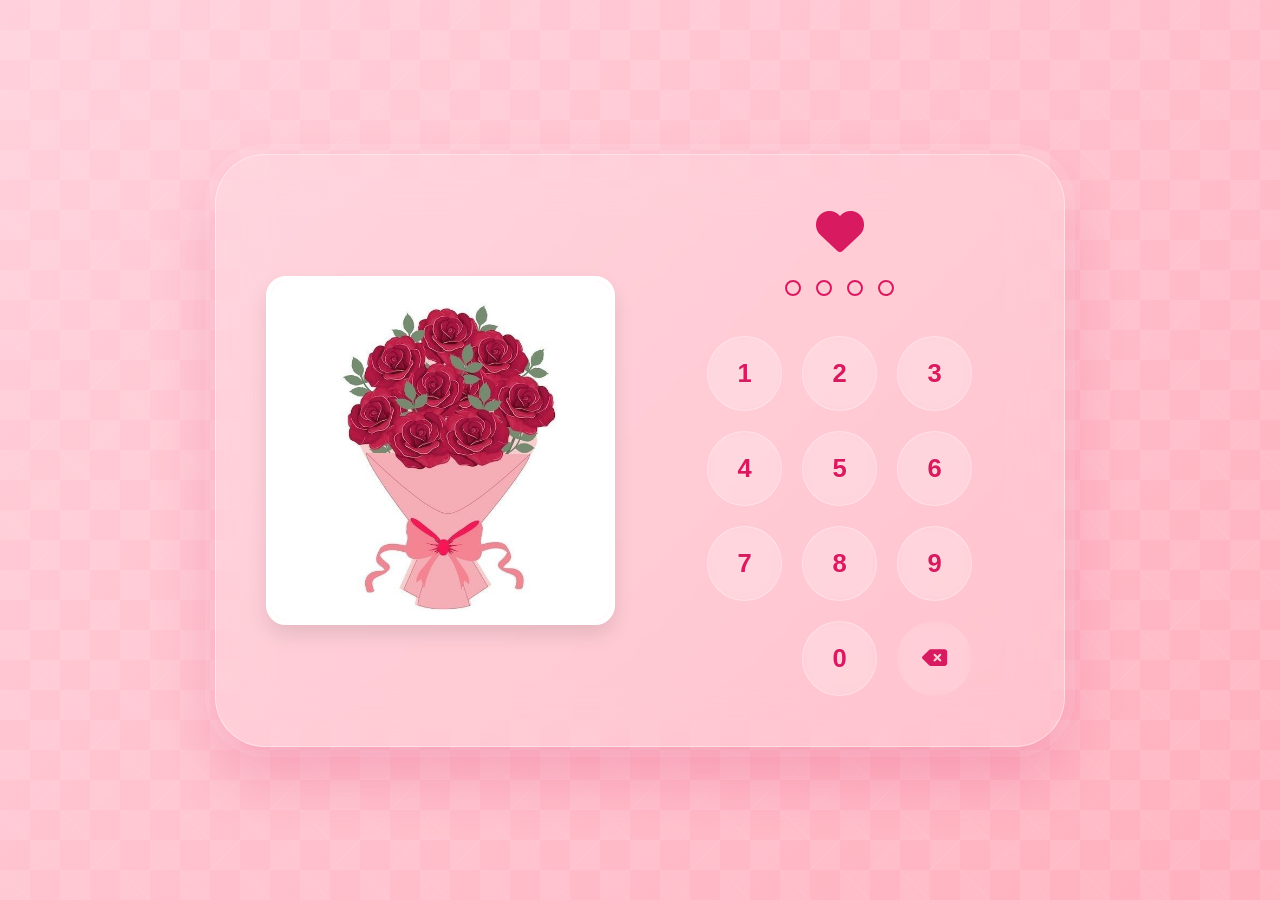
==== index.html @ 6a429ab9 "Add files via upload" ====
<!doctype html>
<html lang="en">

<head>
  <meta charset="UTF-8" />
  <meta name="viewport" content="width=device-width, initial-scale=1.0" />
  <title>Happy International Women's Day</title>
  <link rel="icon" type="image/png" href="https://i.postimg.cc/qvjz8QFW/Logo.png" />
  <link rel="preconnect" href="https://fonts.googleapis.com" />
  <link rel="preconnect" href="https://fonts.gstatic.com" crossorigin />
  <link
    href="https://fonts.googleapis.com/css2?family=Dancing+Script:wght@400..700&family=Playfair+Display:ital,wght@0,400..900;1,400..900&display=swap"
    rel="stylesheet" />
  <link rel="stylesheet" href="https://cdnjs.cloudflare.com/ajax/libs/font-awesome/6.5.1/css/all.min.css" />
  <link rel="stylesheet" href="style/style.css" />
</head>

<body>
  <div class="lock-screen" id="lock-screen">
    <div class="lock-content">
      <div class="lock-image">
        <img src="style/img/Anh Pass.jpg" alt="Pass Image">
      </div>
      <div class="lock-form">
        <div class="lock-icon">
          <i class="fa-solid fa-heart"></i>
        </div>
        <div class="pass-dots" id="pass-dots">
          <div class="dot"></div>
          <div class="dot"></div>
          <div class="dot"></div>
          <div class="dot"></div>
        </div>
        <div class="numpad">
          <button class="num-btn" data-value="1">1</button>
          <button class="num-btn" data-value="2">2</button>
          <button class="num-btn" data-value="3">3</button>
          <button class="num-btn" data-value="4">4</button>
          <button class="num-btn" data-value="5">5</button>
          <button class="num-btn" data-value="6">6</button>
          <button class="num-btn" data-value="7">7</button>
          <button class="num-btn" data-value="8">8</button>
          <button class="num-btn" data-value="9">9</button>
          <button class="num-btn blank"></button>
          <button class="num-btn" data-value="0">0</button>
          <button class="num-btn delete-btn"><i class="fa-solid fa-delete-left"></i></button>
        </div>
      </div>
    </div>
  </div>

  <div class="container main-content-hidden" id="main-content">
    <div class="menu">
      <button class="menu-item" id="btn-music">
        <span class="icon"><img src="style/img/asset/music.png" alt="Music" /></span>
        <span>Music</span>
      </button>
      <button class="menu-item" id="btn-letter">
        <span class="icon"><img src="style/img/asset/letter.png" alt="Letter" /></span>
        <span>Letter</span>
      </button>
      <button class="menu-item" id="btn-gift">
        <span class="icon"><img src="style/img/asset/gift.png" alt="Gift" /></span>
        <span>Gift</span>
      </button>
    </div>

  </div>

  <button class="reset-lock-btn" id="btn-reset-lock">
    <i class="fa-solid fa-lock"></i>
  </button>

  <div class="overlay" id="letter-overlay">
    <div class="letter-modal">
      <button class="close-btn" id="close-letter"><i class="fa-solid fa-xmark"></i></button>
      <div class="letter-content">
        <div class="letter-body" id="letter-body"></div>
      </div>
      <img src="https://i.pinimg.com/originals/4e/89/d3/4e89d3e4ec4b1f59b1664e880a875c65.gif" alt="Decoration"
        class="letter-gif" />
    </div>
  </div>

  <div class="overlay" id="music-overlay">
    <div class="music-modal">
      <button class="close-btn" id="close-music"><i class="fa-solid fa-xmark"></i></button>
      <div class="spotify-player">
        <div class="player-header">
          <img src="style/img/asset/music.png" alt="Spotify" class="spotify-logo" />
          <span>Music Player</span>
        </div>
        <div class="now-playing">
          <div class="song-info">
            <div class="album-art" id="album-art">
              <img src="" alt="Album Art" />
            </div>
            <div class="song-details">
              <h3 id="song-title">Select a song</h3>
              <p id="song-artist">Artist name</p>
            </div>
          </div>

          <div class="player-controls">
            <div class="progress-container">
              <span id="current-time">0:00</span>
              <div class="progress-bar" id="progress-bar">
                <div class="progress" id="progress"></div>
              </div>
              <span id="duration">0:00</span>
            </div>

            <div class="control-buttons">
              <button class="ctrl-btn" id="prev-btn"><i class="fa-solid fa-backward-step"></i></button>
              <button class="ctrl-btn play-pause" id="play-pause-btn">
                <i class="fa-solid fa-play"></i>
              </button>
              <button class="ctrl-btn" id="next-btn"><i class="fa-solid fa-forward-step"></i></button>
            </div>
          </div>
        </div>

        <div class="song-list" id="song-list"></div>
      </div>
    </div>
  </div>

  <div class="overlay" id="gift-overlay">
    <div class="gift-modal" id="gift-modal-element">
      <button class="close-btn" id="close-gift"><i class="fa-solid fa-xmark"></i></button>
      <button class="fullscreen-btn" id="fullscreen-gift"><i class="fa-solid fa-expand"></i></button>
      <iframe src="style/gift/gift.html" frameborder="0" class="gift-iframe"></iframe>
    </div>
  </div>

  <audio id="audio-player"></audio>
  <audio id="pop-sound" src="style/pop.mp3"></audio>

  <script src="style/script.js"></script>
</body>

</html>
---- style/style.css ----
* {
  margin: 0;
  padding: 0;
  box-sizing: border-box;
}

body {
  min-height: 100vh;
  display: flex;
  align-items: center;
  justify-content: center;
  font-family:
    "Outfit",
    "Inter",
    -apple-system,
    BlinkMacSystemFont,
    "Segoe UI",
    Roboto,
    sans-serif;
  background: linear-gradient(135deg, #ffd1dc 0%, #ffafbd 50%, #ffc3a0 100%);
  background-size: 400% 400%;
  animation: gradientBG 15s ease infinite;
  overflow-x: hidden;
  overflow-y: auto;
}

@keyframes gradientBG {
  0% {
    background-position: 0% 50%;
  }

  50% {
    background-position: 100% 50%;
  }

  100% {
    background-position: 0% 50%;
  }
}

.container {
  width: 90%;
  max-width: 800px;
  z-index: 10;
  position: relative;
}

h1 {
  color: #d81b60;
  font-size: 2.5rem;
  margin-bottom: 1rem;
  text-shadow: 2px 2px 4px rgba(0, 0, 0, 0.05);
}

p {
  color: #ad1457;
  font-size: 1.1rem;
  line-height: 1.6;
  margin-bottom: 2rem;
}

.menu {
  display: grid;
  grid-template-columns: repeat(2, 1fr);
  gap: 2.5rem;
  perspective: 1000px;
}

@media (max-width: 600px) {
  .menu {
    grid-template-columns: 1fr;
    gap: 1rem;
    padding-top: 2rem;
    padding-bottom: 2rem;
  }

  .menu-item {
    padding: 1rem 1rem;
    font-size: 1rem;
    border-radius: 1.5rem;
    animation: none !important;
    transform: none !important;
  }

  .menu-item .icon img {
    width: 40px;
    height: 40px;
  }
}

.menu-item {
  background: rgba(255, 255, 255, 0.3);
  backdrop-filter: blur(15px);
  -webkit-backdrop-filter: blur(15px);
  border: 2px solid rgba(255, 255, 255, 0.5);
  border-radius: 2rem;
  padding: 2.5rem 1.5rem;
  cursor: pointer;
  display: flex;
  flex-direction: column;
  align-items: center;
  gap: 1rem;
  transition: all 0.4s cubic-bezier(0.175, 0.885, 0.32, 1.275);
  color: #d81b60;
  font-weight: 700;
  font-size: 1.2rem;
  box-shadow: 0 8px 32px 0 rgba(255, 105, 180, 0.15);
  animation: float 6s ease-in-out infinite;
}

.menu-item:nth-child(even) {
  animation-delay: -3s;
}

.menu-item:hover {
  transform: scale(1.1) translateY(-5px);
  background: #fff;
  box-shadow: 0 10px 20px rgba(255, 105, 180, 0.3);
}

.menu-item .icon {
  font-size: 3.5rem;
  filter: drop-shadow(0 5px 10px rgba(255, 105, 180, 0.3));
  display: flex;
  align-items: center;
  justify-content: center;
}

.menu-item .icon img {
  width: 80px;
  height: 80px;
  object-fit: contain;
}

.menu-item:active {
  transform: scale(0.9) translateY(5px);
  box-shadow: 0 2px 10px 0 rgba(255, 105, 180, 0.2);
  background: rgba(255, 255, 255, 0.5);
  transition: all 0.1s ease;
}

@keyframes float {

  0%,
  100% {
    transform: translateY(0);
  }

  50% {
    transform: translateY(-20px);
  }
}

body::before {
  content: "";
  position: fixed;
  top: 0;
  left: 0;
  width: 100%;
  height: 100%;
  background-image:
    linear-gradient(45deg, rgba(255, 255, 255, 0.1) 25%, transparent 25%),
    linear-gradient(-45deg, rgba(255, 255, 255, 0.1) 25%, transparent 25%),
    linear-gradient(45deg, transparent 75%, rgba(255, 255, 255, 0.1) 75%),
    linear-gradient(-45deg, transparent 75%, rgba(255, 255, 255, 0.1) 75%);
  background-size: 60px 60px;
  background-position: 0 0, 0 30px, 30px -30px, -30px 0px;
  pointer-events: none;
  z-index: 1;
}

.heart {
  position: fixed;
  bottom: -50px;
  color: #ff69b4;
  font-size: 20px;
  user-select: none;
  pointer-events: none;
  z-index: -1;
  animation: flyUp linear forwards;
}

@keyframes flyUp {
  0% {
    transform: translateY(0) rotate(0deg);
    opacity: 1;
  }

  100% {
    transform: translateY(-110vh) rotate(360deg);
    opacity: 0;
  }
}

.overlay {
  position: fixed;
  top: 0;
  left: 0;
  width: 100%;
  height: 100%;
  background: rgba(0, 0, 0, 0.4);
  backdrop-filter: blur(8px);
  -webkit-backdrop-filter: blur(8px);
  display: flex;
  align-items: center;
  justify-content: center;
  z-index: 1000;
  opacity: 0;
  visibility: hidden;
  transition: all 0.5s cubic-bezier(0.4, 0, 0.2, 1);
}

.overlay.active {
  opacity: 1;
  visibility: visible;
}

.letter-modal {
  background: rgba(255, 255, 255, 0.7);
  backdrop-filter: blur(20px);
  -webkit-backdrop-filter: blur(20px);
  width: 90%;
  max-width: 500px;
  height: 650px;
  padding: 40px;
  position: relative;
  border-radius: 30px;
  border: 1px solid rgba(255, 255, 255, 0.4);
  box-shadow:
    0 25px 50px -12px rgba(216, 27, 96, 0.2),
    0 0 0 8px rgba(255, 255, 255, 0.4);
  transform: translateY(50px) scale(0.9);
  transition: all 0.6s cubic-bezier(0.34, 1.56, 0.64, 1);
  display: flex;
  flex-direction: column;
  overflow: hidden;
}

.letter-modal::after {
  content: "";
  position: absolute;
  top: 15px;
  left: 15px;
  right: 15px;
  bottom: 15px;
  border: 1px dashed rgba(216, 27, 96, 0.3);
  border-radius: 20px;
  pointer-events: none;
}

.overlay.active .letter-modal {
  transform: translateY(0) scale(1);
}

.close-btn {
  position: absolute;
  top: 15px;
  right: 15px;
  width: 40px;
  height: 40px;
  background: rgba(216, 27, 96, 0.8);
  color: white;
  border: none;
  border-radius: 50%;
  font-size: 20px;
  cursor: pointer;
  display: flex;
  align-items: center;
  justify-content: center;
  z-index: 100;
  transition: all 0.3s ease;
  backdrop-filter: blur(5px);
}

.close-btn:hover {
  background: #d81b60;
  transform: rotate(90deg) scale(1.1);
}

.letter-content {
  color: #444;
  display: flex;
  flex-direction: column;
  height: 100%;
  position: relative;
  z-index: 2;
}

.letter-body {
  font-family: "Dancing Script", cursive;
  font-size: 1.6rem;
  line-height: 2;
  color: #5d4037;
  overflow-y: auto;
  flex-grow: 1;
  padding: 10px 15px 10px 0;
  -ms-overflow-style: none;
  /* IE and Edge */
  scrollbar-width: none;
  /* Firefox */
}

.letter-body::-webkit-scrollbar {
  display: none;
  /* Chrome, Safari and Opera */
}

.letter-body p {
  margin-bottom: 25px;
  color: inherit;
  font-size: inherit;
  line-height: inherit;
}

.letter-gif {
  position: absolute;
  bottom: 20px;
  right: 20px;
  width: 120px;
  height: auto;
  pointer-events: none;
  z-index: 1;
  opacity: 0.6;
  filter: drop-shadow(0 5px 15px rgba(0, 0, 0, 0.1));
}

.letter-footer {
  text-align: right;
  margin-top: 30px;
  font-size: 1.8rem !important;
  font-weight: bold;
  color: #d81b60 !important;
}

@media (max-width: 480px) {
  .letter-modal {
    padding: 30px 20px;
  }

  .letter-body {
    font-size: 1.2rem;
  }
}

.music-modal {
  background: rgba(255, 255, 255, 0.7);
  backdrop-filter: blur(20px);
  -webkit-backdrop-filter: blur(20px);
  width: 90%;
  max-width: 450px;
  height: 650px;
  padding: 30px;
  border-radius: 30px;
  border: 1px solid rgba(255, 255, 255, 0.4);
  box-shadow:
    0 25px 50px -12px rgba(216, 27, 96, 0.2),
    0 0 0 8px rgba(255, 255, 255, 0.4);
  position: relative;
  color: #d81b60;
  transform: translateY(50px) scale(0.9);
  transition: all 0.6s cubic-bezier(0.34, 1.56, 0.64, 1);
  display: flex;
  flex-direction: column;
}

.overlay.active .music-modal {
  transform: translateY(0) scale(1);
}

.spotify-player {
  display: flex;
  flex-direction: column;
  gap: 20px;
  flex-grow: 1;
  overflow: hidden;
}

.player-header {
  display: flex;
  align-items: center;
  justify-content: center;
  gap: 12px;
  font-size: 1rem;
  letter-spacing: 1px;
  text-transform: uppercase;
  font-weight: 800;
  color: #ad1457;
  opacity: 0.8;
}

.spotify-logo {
  width: 28px;
  height: 28px;
  filter: drop-shadow(0 4px 6px rgba(216, 27, 96, 0.3));
}

.now-playing {
  display: flex;
  flex-direction: column;
  align-items: center;
  gap: 20px;
  padding-bottom: 10px;
}

.song-info {
  display: flex;
  flex-direction: column;
  align-items: center;
  gap: 15px;
  width: 100%;
}

.album-art {
  width: 200px;
  height: 200px;
  border-radius: 24px;
  overflow: hidden;
  box-shadow: 0 15px 35px rgba(216, 27, 96, 0.25);
  background: linear-gradient(135deg, #ffd1dc, #ff8aab);
  position: relative;
  transition: transform 0.5s ease;
}

.album-art:hover {
  transform: scale(1.05) rotate(2deg);
}

.album-art img {
  width: 100%;
  height: 100%;
  object-fit: cover;
}

.song-details {
  margin-top: 5px;
}

.song-details h3 {
  margin: 0;
  font-size: 1.4rem;
  color: #d81b60;
  font-weight: 800;
}

.song-details p {
  margin: 4px 0 0;
  font-size: 1rem;
  color: #ad1457;
  opacity: 0.7;
}

.player-controls {
  width: 100%;
  display: flex;
  flex-direction: column;
  gap: 15px;
}

.progress-container {
  display: flex;
  align-items: center;
  gap: 12px;
  font-size: 0.85rem;
  color: #ad1457;
  font-weight: 600;
}

.progress-bar {
  flex-grow: 1;
  height: 8px;
  background: rgba(216, 27, 96, 0.1);
  border-radius: 10px;
  cursor: pointer;
  position: relative;
  overflow: hidden;
}

.progress {
  height: 100%;
  background: linear-gradient(90deg, #ff8aab, #d81b60);
  border-radius: 10px;
  width: 0%;
  position: relative;
  transition: width 0.1s linear;
}

.control-buttons {
  display: flex;
  justify-content: center;
  align-items: center;
  gap: 25px;
}

.ctrl-btn {
  background: none;
  border: none;
  color: #ff8aab;
  font-size: 1.8rem;
  cursor: pointer;
  transition: all 0.3s ease;
  display: flex;
  align-items: center;
  justify-content: center;
}

.ctrl-btn:hover {
  color: #d81b60;
  transform: scale(1.2);
}

.ctrl-btn.play-pause {
  width: 65px;
  height: 65px;
  background: linear-gradient(135deg, #d81b60, #ad1457);
  color: white;
  border-radius: 50%;
  font-size: 1.4rem;
  display: flex;
  align-items: center;
  justify-content: center;
  box-shadow: 0 8px 20px rgba(216, 27, 96, 0.4);
}

.ctrl-btn.play-pause:hover {
  transform: scale(1.1) translateY(-2px);
  box-shadow: 0 12px 25px rgba(216, 27, 96, 0.5);
}

.song-list {
  margin-top: 10px;
  flex: 1;
  overflow-y: auto;
  display: flex;
  flex-direction: column;
  gap: 8px;
  padding-right: 8px;
  scrollbar-width: thin;
  scrollbar-color: rgba(216, 27, 96, 0.2) transparent;
}

.song-list::-webkit-scrollbar {
  width: 4px;
}

.song-list::-webkit-scrollbar-thumb {
  background: rgba(216, 27, 96, 0.2);
  border-radius: 10px;
}

.song-item {
  display: flex;
  align-items: center;
  gap: 15px;
  padding: 12px;
  border-radius: 16px;
  cursor: pointer;
  transition: all 0.3s ease;
  background: rgba(255, 255, 255, 0.3);
  border: 1px solid transparent;
}

.song-item:hover {
  background: rgba(255, 255, 255, 0.6);
  transform: translateX(5px);
  border-color: rgba(216, 27, 96, 0.1);
}

.song-item.active {
  background: rgba(216, 27, 96, 0.1);
  border-color: rgba(216, 27, 96, 0.2);
}

.song-item img {
  width: 50px;
  height: 50px;
  border-radius: 12px;
  object-fit: cover;
  box-shadow: 0 4px 10px rgba(0, 0, 0, 0.05);
}

.song-item-info {
  display: flex;
  flex-direction: column;
  flex: 1;
  overflow: hidden;
}

.song-item-title {
  font-size: 1rem;
  font-weight: 700;
  color: #d81b60;
  white-space: nowrap;
  overflow: hidden;
  text-overflow: ellipsis;
}

.song-item-artist {
  font-size: 0.85rem;
  color: #ad1457;
  opacity: 0.7;
}



.gift-modal {
  background: rgba(255, 255, 255, 0.7);
  backdrop-filter: blur(20px);
  -webkit-backdrop-filter: blur(20px);
  width: 95%;
  max-width: 900px;
  height: 85vh;
  position: relative;
  border-radius: 30px;
  border: 1px solid rgba(255, 255, 255, 0.4);
  box-shadow:
    0 25px 50px -12px rgba(216, 27, 96, 0.3),
    0 0 0 8px rgba(255, 255, 255, 0.4);
  transform: translateY(50px) scale(0.9);
  transition: all 0.6s cubic-bezier(0.34, 1.56, 0.64, 1);
  overflow: hidden;
}

.overlay.active .gift-modal {
  transform: translateY(0) scale(1);
}

.gift-iframe {
  width: 100%;
  height: 100%;
  border: none;
}

.gift-modal .close-btn {
  top: 15px !important;
  right: 15px !important;
  z-index: 100 !important;
}

.gift-modal .fullscreen-btn {
  position: absolute;
  top: 15px;
  right: 65px;
  width: 40px;
  height: 40px;
  background: #d81b60;
  color: white;
  border: none;
  border-radius: 50%;
  font-size: 18px;
  cursor: pointer;
  box-shadow: 0 4px 12px rgba(216, 27, 96, 0.3);
  display: flex;
  align-items: center;
  justify-content: center;
  z-index: 100;
  transition: all 0.3s ease;
}

.gift-modal .fullscreen-btn:hover {
  transform: scale(1.1);
}

.gift-modal:fullscreen {
  width: 100vw;
  height: 100vh;
  max-width: none;
  border-radius: 0;
  box-shadow: none;
  border: none;
}

.gift-modal:fullscreen .close-btn {
  display: none;
}

@media (max-width: 600px) {
  .gift-modal {
    height: 80vh;
  }
}

/* Lock Screen Styles */
.lock-screen {
  position: fixed;
  top: 0;
  left: 0;
  width: 100%;
  height: 100%;
  background: linear-gradient(135deg, #ffd1dc 0%, #ffafbd 100%);
  display: flex;
  align-items: center;
  justify-content: center;
  z-index: 5000;
  transition: transform 0.8s cubic-bezier(0.8, 0, 0.2, 1), opacity 0.5s ease;
}

.lock-screen::before {
  content: "";
  position: absolute;
  top: 0;
  left: 0;
  width: 100%;
  height: 100%;
  background-image:
    linear-gradient(45deg, rgba(255, 255, 255, 0.1) 25%, transparent 25%),
    linear-gradient(-45deg, rgba(255, 255, 255, 0.1) 25%, transparent 25%),
    linear-gradient(45deg, transparent 75%, rgba(255, 255, 255, 0.1) 75%),
    linear-gradient(-45deg, transparent 75%, rgba(255, 255, 255, 0.1) 75%);
  background-size: 60px 60px;
  background-position: 0 0, 0 30px, 30px -30px, -30px 0px;
  pointer-events: none;
}

.lock-screen.unlocked {
  transform: translateY(-100%);
  opacity: 0;
  pointer-events: none;
}

.lock-content {
  background: rgba(255, 255, 255, 0.15);
  backdrop-filter: blur(25px);
  -webkit-backdrop-filter: blur(25px);
  border: 1px solid rgba(255, 255, 255, 0.4);
  padding: 50px;
  border-radius: 50px;
  text-align: center;
  box-shadow:
    0 30px 60px rgba(216, 27, 96, 0.2),
    0 0 0 10px rgba(255, 255, 255, 0.1);
  width: 90%;
  max-width: 850px;
  animation: fadeIn 1s ease;
  display: flex;
  align-items: center;
  gap: 50px;
  position: relative;
  z-index: 10;
}

.lock-image {
  flex: 1;
  max-width: 350px;
  display: flex;
  align-items: center;
  justify-content: center;
  user-select: none;
  cursor: none;
}

.lock-image img {
  width: 100%;
  height: auto;
  border-radius: 20px;
  box-shadow: 0 10px 20px rgba(0, 0, 0, 0.1);
  border: 5px solid white;
}

.lock-form {
  flex: 1;
  display: flex;
  flex-direction: column;
  align-items: center;
}

.lock-icon {
  font-size: 3rem;
  color: #d81b60;
  margin-bottom: 20px;
  animation: heartbeat 1.5s ease infinite;
}

@keyframes heartbeat {
  0% {
    transform: scale(1);
  }

  15% {
    transform: scale(1.15);
  }

  30% {
    transform: scale(1);
  }

  45% {
    transform: scale(1.15);
  }

  60% {
    transform: scale(1);
  }
}



.pass-dots {
  display: flex;
  justify-content: center;
  gap: 15px;
  margin-bottom: 40px;
}

.dot {
  width: 16px;
  height: 16px;
  border: 2px solid #d81b60;
  border-radius: 50%;
  transition: all 0.3s cubic-bezier(0.175, 0.885, 0.32, 1.275);
}

.dot.active {
  background: #d81b60;
  transform: scale(1.2);
  box-shadow: 0 0 10px rgba(216, 27, 96, 0.5);
}

.numpad {
  display: grid;
  grid-template-columns: repeat(3, 1fr);
  gap: 20px;
}

.num-btn {
  width: 75px;
  height: 75px;
  border-radius: 50%;
  border: 1px solid rgba(255, 255, 255, 0.3);
  background: rgba(255, 255, 255, 0.1);
  color: #d81b60;
  font-size: 1.6rem;
  font-weight: 700;
  cursor: pointer;
  transition: all 0.3s cubic-bezier(0.175, 0.885, 0.32, 1.275);
  display: flex;
  align-items: center;
  justify-content: center;
  backdrop-filter: blur(5px);
}

.num-btn:hover {
  background: rgba(255, 255, 255, 0.4);
  transform: scale(1.1);
  border-color: rgba(255, 255, 255, 0.6);
  box-shadow: 0 10px 20px rgba(216, 27, 96, 0.1);
}

.num-btn:active {
  transform: scale(0.9);
  background: #d81b60;
  color: white;
}

.num-btn.blank {
  visibility: hidden;
}

.num-btn.delete-btn {
  font-size: 1.4rem;
  border: none;
  background: transparent;
}

.num-btn.delete-btn:hover {
  background: rgba(255, 255, 255, 0.2);
}

/* Shake Animation */
.shake {
  animation: shake 0.5s cubic-bezier(.36, .07, .19, .97) both;
}

@keyframes shake {

  10%,
  90% {
    transform: translate3d(-1px, 0, 0);
  }

  20%,
  80% {
    transform: translate3d(2px, 0, 0);
  }

  30%,
  50%,
  70% {
    transform: translate3d(-4px, 0, 0);
  }

  40%,
  60% {
    transform: translate3d(4px, 0, 0);
  }
}

.main-content-hidden {
  filter: blur(20px);
  opacity: 0.3;
  transition: all 1s ease;
}

.main-content-visible {
  filter: blur(0);
  opacity: 1;
}

@keyframes fadeIn {
  from {
    opacity: 0;
    transform: translateY(20px);
  }

  to {
    opacity: 1;
    transform: translateY(0);
  }
}

@media (max-width: 768px) {
  .lock-content {
    flex-direction: column;
    padding: 20px 15px;
    max-width: 320px;
    /* Nhỏ hơn cho điện thoại */
    gap: 15px;
    border-radius: 30px;
  }

  .lock-image {
    max-width: 140px;
    /* Ảnh nhỏ hơn */
  }

  .lock-image img {
    border-width: 3px;
  }

  .lock-icon {
    font-size: 2rem;
    margin-bottom: 10px;
  }

  .pass-dots {
    margin-bottom: 25px;
    gap: 10px;
  }

  .dot {
    width: 12px;
    height: 12px;
  }

  .num-btn {
    width: 55px;
    /* Nút bấm nhỏ lại */
    height: 55px;
    font-size: 1.2rem;
  }

  .numpad {
    gap: 12px;
  }

  .reset-lock-btn {
    bottom: 15px;
    right: 15px;
    width: 45px;
    height: 45px;
  }
}

.reset-lock-btn {
  position: fixed;
  bottom: 20px;
  right: 20px;
  background: rgba(255, 255, 255, 0.3);
  backdrop-filter: blur(10px);
  -webkit-backdrop-filter: blur(10px);
  border: 2px solid rgba(255, 255, 255, 0.5);
  width: 50px;
  height: 50px;
  border-radius: 50%;
  color: #d81b60;
  font-size: 1.2rem;
  cursor: pointer;
  display: flex;
  align-items: center;
  justify-content: center;
  box-shadow: 0 4px 15px rgba(216, 27, 96, 0.2);
  transition: all 0.3s cubic-bezier(0.175, 0.885, 0.32, 1.275);
  z-index: 100;
  display: none;
  /* Ẩn mặc định */
}

/* Hiển thị nút khi đã mở khóa */
.main-content-visible~.reset-lock-btn {
  display: flex;
}

.reset-lock-btn:hover {
  transform: scale(1.1) rotate(10deg);
  background: white;
  box-shadow: 0 8px 25px rgba(216, 27, 96, 0.3);
}

.reset-lock-btn:active {
  transform: scale(0.9);
}

@media (max-width: 768px) {
  .reset-lock-btn {
    bottom: 15px;
    right: 15px;
    width: 45px;
    height: 45px;
  }
}
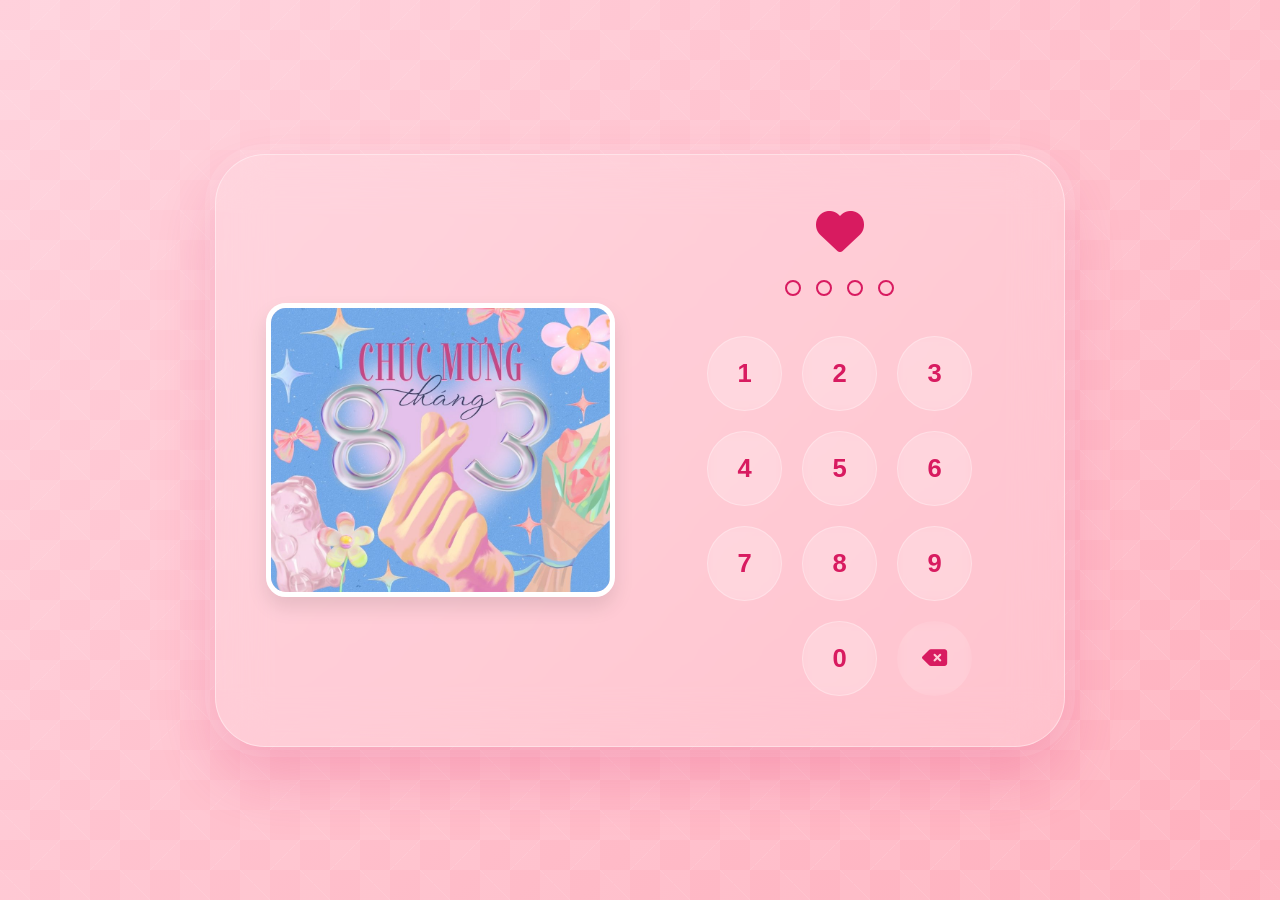
==== commit 5beeaffc: "Add files via upload" ====
--- a/index.html
+++ b/index.html
@@ -59,6 +59,10 @@
         <span class="icon"><img src="style/img/asset/letter.png" alt="Letter" /></span>
         <span>Letter</span>
       </button>
+      <!-- <button class="menu-item" id="btn-image">
+        <span class="icon"><img src="style/img/asset/image.png" alt="Image" /></span>
+        <span>Image</span>
+      </button> -->
       <button class="menu-item" id="btn-gift">
         <span class="icon"><img src="style/img/asset/gift.png" alt="Gift" /></span>
         <span>Gift</span>
@@ -125,6 +129,38 @@
     </div>
   </div>
 
+  <!-- <div class="overlay" id="image-overlay">
+    <div class="image-modal">
+      <button class="close-btn" id="close-image"><i class="fa-solid fa-xmark"></i></button>
+      <div class="gallery-container">
+        <div class="gallery-row row-top" id="gallery-top"></div>
+        <div class="gallery-row row-bottom" id="gallery-bottom"></div>
+      </div>
+      <div class="gallery-gif-wrapper top">
+        <img src="https://i.pinimg.com/originals/3f/4e/d3/3f4ed3cb1539cb42dc93b78020a3ef55.gif" alt="Decoration"
+          class="gallery-gif" />
+        <div class="flying-text text-right">
+          HAPPY INTERNATIONAL WOMEN'S DAY
+        </div>
+      </div>
+
+      <div class="gallery-gif-wrapper bottom">
+        <div class="flying-text text-left">
+          HAPPY INTERNATIONAL WOMEN'S DAY
+        </div>
+        <img src="https://i.pinimg.com/originals/0f/f7/ac/0ff7acbadeffd1e41be9811d67e1697e.gif" alt="Decoration"
+          class="gallery-gif" />
+      </div>
+    </div>
+  </div> -->
+
+  <div class="overlay" id="lightbox-overlay" style="z-index: 2000">
+    <div class="lightbox-content">
+      <button class="close-btn" id="close-lightbox"><i class="fa-solid fa-xmark"></i></button>
+      <img src="" alt="Full View" id="lightbox-img" />
+    </div>
+  </div>
+
   <div class="overlay" id="gift-overlay">
     <div class="gift-modal" id="gift-modal-element">
       <button class="close-btn" id="close-gift"><i class="fa-solid fa-xmark"></i></button>
@@ -139,4 +175,4 @@
   <script src="style/script.js"></script>
 </body>
 
-</html>+</html>
--- a/style/style.css
+++ b/style/style.css
@@ -325,7 +325,7 @@
 }
 
 .letter-footer {
-  text-align: right;
+  text-align: left;
   margin-top: 30px;
   font-size: 1.8rem !important;
   font-weight: bold;
@@ -600,7 +600,239 @@
   opacity: 0.7;
 }
 
-
+/* .image-modal {
+  background: rgba(255, 255, 255, 0.7);
+  backdrop-filter: blur(20px);
+  -webkit-backdrop-filter: blur(20px);
+  width: 90%;
+  max-width: 600px;
+  height: 650px;
+  padding: 40px 20px;
+  position: relative;
+  border-radius: 30px;
+  border: 1px solid rgba(255, 255, 255, 0.4);
+  box-shadow:
+    0 25px 50px -12px rgba(216, 27, 96, 0.2),
+    0 0 0 8px rgba(255, 255, 255, 0.4);
+  transform: translateY(50px) scale(0.9);
+  transition: all 0.6s cubic-bezier(0.34, 1.56, 0.64, 1);
+  display: flex;
+  flex-direction: column;
+  justify-content: center;
+} */
+
+/* .overlay.active .image-modal {
+  transform: translateY(0) scale(1);
+} */
+
+/* .gallery-container {
+  display: flex;
+  flex-direction: column;
+  gap: 30px;
+  width: 100%;
+  overflow: hidden;
+  cursor: grab;
+}
+
+.gallery-container:active {
+  cursor: grabbing;
+}
+
+.gallery-row {
+  display: flex;
+  width: max-content;
+  pointer-events: auto;
+}
+
+.gallery-row img {
+  height: 200px;
+  width: 150px;
+  object-fit: cover;
+  border-radius: 16px;
+  box-shadow: 0 10px 20px rgba(0, 0, 0, 0.1);
+  border: 4px solid white;
+  transition: all 0.4s cubic-bezier(0.175, 0.885, 0.32, 1.275);
+  cursor: pointer;
+  margin-right: 20px;
+}
+
+.gallery-row img:hover {
+  transform: scale(1.1) translateY(-10px) rotate(2deg);
+  box-shadow: 0 15px 30px rgba(216, 27, 96, 0.2);
+  z-index: 10;
+}
+
+.row-top {
+  animation: scroll-left 30s linear infinite;
+}
+
+.row-bottom {
+  animation: scroll-right 30s linear infinite;
+}
+
+@keyframes scroll-left {
+  0% {
+    transform: translateX(0);
+  }
+
+  100% {
+    transform: translateX(-50%);
+  }
+}
+
+@keyframes scroll-right {
+  0% {
+    transform: translateX(-50%);
+  }
+
+  100% {
+    transform: translateX(0);
+  }
+}
+
+.lightbox-content {
+  position: relative;
+  max-width: 90%;
+  max-height: 90%;
+  display: flex;
+  align-items: center;
+  justify-content: center;
+} */
+
+/* #lightbox-img {
+  max-width: 100%;
+  max-height: 85vh;
+  border-radius: 8px;
+  box-shadow: 0 5px 30px rgba(0, 0, 0, 0.5);
+  border: 5px solid white;
+} */
+
+/* @media (max-width: 480px) {
+  .image-modal {
+    height: 500px;
+  }
+
+  .gallery-row img {
+    height: 140px;
+    width: 110px;
+  }
+
+  .gallery-gif-wrapper.top {
+    top: 5px;
+    left: 5px;
+  }
+
+  .gallery-gif-wrapper.bottom {
+    bottom: 5px;
+    right: 5px;
+  }
+
+  .gallery-gif {
+    width: 40px !important;
+  }
+
+  .gallery-gif-wrapper.bottom .gallery-gif {
+    width: 100px !important;
+  }
+
+  .gallery-gif-wrapper.top .gallery-gif {
+    width: 100px !important;
+  }
+
+  .flying-text {
+    font-size: 0.8rem !important;
+  }
+}
+
+.gallery-gif-wrapper {
+  position: absolute;
+  display: flex;
+  align-items: center;
+  gap: 15px;
+  pointer-events: none;
+  z-index: 10;
+  max-width: calc(100% - 20px);
+  overflow: hidden;
+}
+
+.gallery-gif-wrapper.top {
+  top: 10px;
+  left: 10px;
+  flex-direction: row;
+}
+
+.gallery-gif-wrapper.bottom {
+  bottom: 10px;
+  right: 10px;
+  flex-direction: row;
+}
+
+.gallery-gif {
+  width: 80px;
+  height: auto;
+  opacity: 0.9;
+  z-index: 11;
+}
+
+.gallery-gif-wrapper.bottom .gallery-gif {
+  width: 100px;
+}
+
+.flying-text {
+  font-size: 1.2rem;
+  font-weight: bold;
+  color: #ff1493;
+  text-shadow: 1px 1px 2px rgba(255, 255, 255, 0.8);
+  white-space: nowrap;
+}
+
+.text-right {
+  animation: run-right 8s linear infinite;
+}
+
+.text-left {
+  animation: run-left 8s linear infinite;
+}
+
+@keyframes run-right {
+  0% {
+    transform: translateX(-100%);
+    opacity: 0;
+  }
+
+  10% {
+    opacity: 1;
+  }
+
+  90% {
+    opacity: 1;
+  }
+
+  100% {
+    transform: translateX(100%);
+    opacity: 0;
+  }
+}
+
+@keyframes run-left {
+  0% {
+    transform: translateX(100%);
+    opacity: 0;
+  }
+
+  10% {
+    opacity: 1;
+  }
+
+  90% {
+    opacity: 1;
+  }
+
+  100% {
+    transform: translateX(-100%);
+    opacity: 0;
+  }
+} */
 
 .gift-modal {
   background: rgba(255, 255, 255, 0.7);
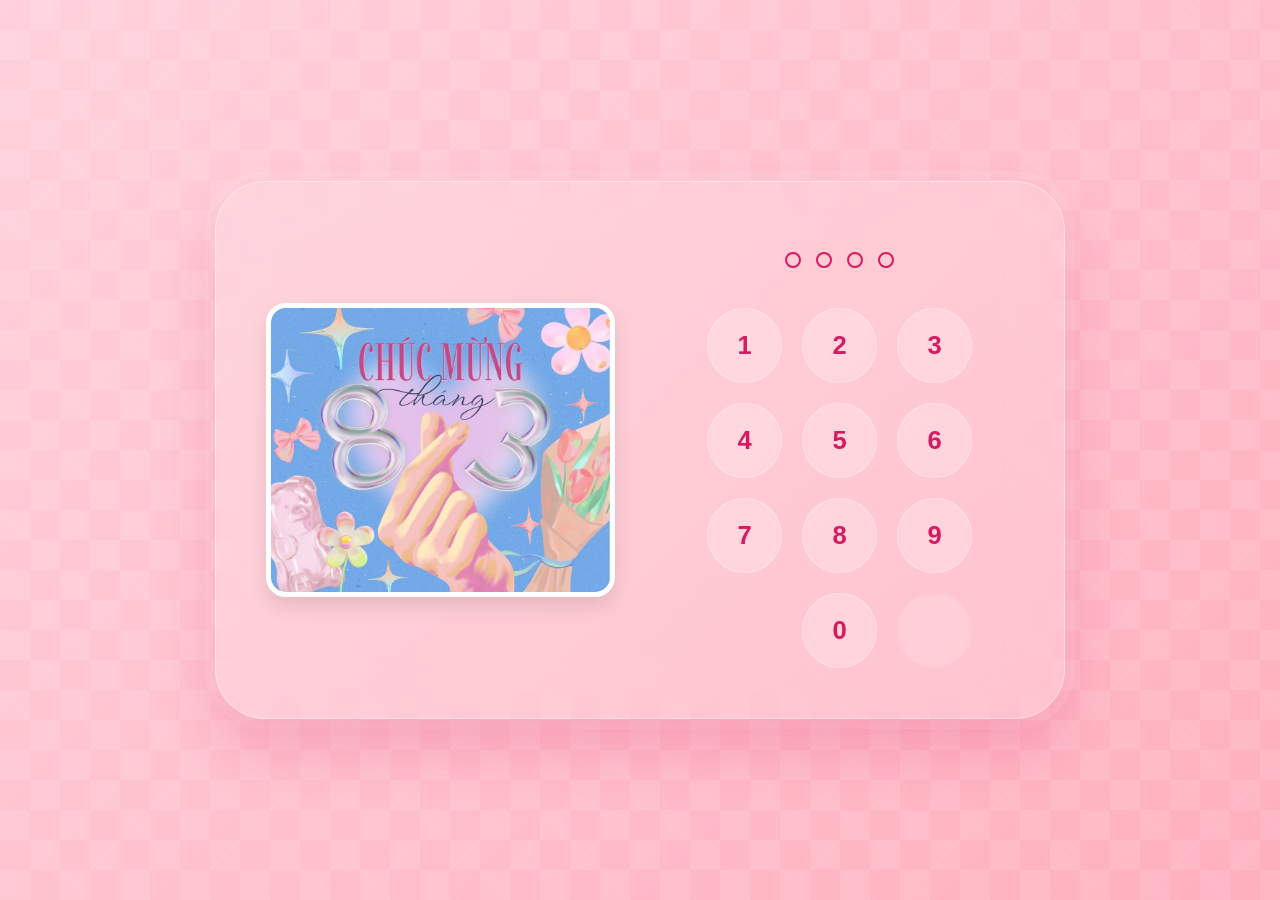
==== commit d942a2ba: "Add files via upload" ====
--- a/index.html
+++ b/index.html
@@ -2,17 +2,19 @@
 <html lang="en">
 
 <head>
-  <meta charset="UTF-8" />
-  <meta name="viewport" content="width=device-width, initial-scale=1.0" />
-  <title>Happy International Women's Day</title>
-  <link rel="icon" type="image/png" href="https://i.postimg.cc/qvjz8QFW/Logo.png" />
-  <link rel="preconnect" href="https://fonts.googleapis.com" />
-  <link rel="preconnect" href="https://fonts.gstatic.com" crossorigin />
-  <link
-    href="https://fonts.googleapis.com/css2?family=Dancing+Script:wght@400..700&family=Playfair+Display:ital,wght@0,400..900;1,400..900&display=swap"
-    rel="stylesheet" />
-  <link rel="stylesheet" href="https://cdnjs.cloudflare.com/ajax/libs/font-awesome/6.5.1/css/all.min.css" />
-  <link rel="stylesheet" href="style/style.css" />
+<meta charset="UTF-8" />
+<meta name="viewport" content="width=device-width, initial-scale=1.0" />
+
+<title>Chúc Chị Cúc 8/3 vui vẻ</title>
+
+<meta property="og:title" content="Chúc Chị Cúc 8/3 vui vẻ ❤️">
+<meta property="og:description" content="Một món quà nhỏ em chuẩn bị cho chị">
+<meta property="og:image" content="https://i.postimg.cc/G3ypz6VV/Chungimage.png">
+<meta property="og:url" content="https://happy-8-3-chi.vercel.app">
+<meta property="og:type" content="website">
+
+<link rel="icon" type="image/png" href="https://i.postimg.cc/G3ypz6VV/Chungimage.png" />
+<link rel="stylesheet" href="style/style.css" />
 </head>
 
 <body>
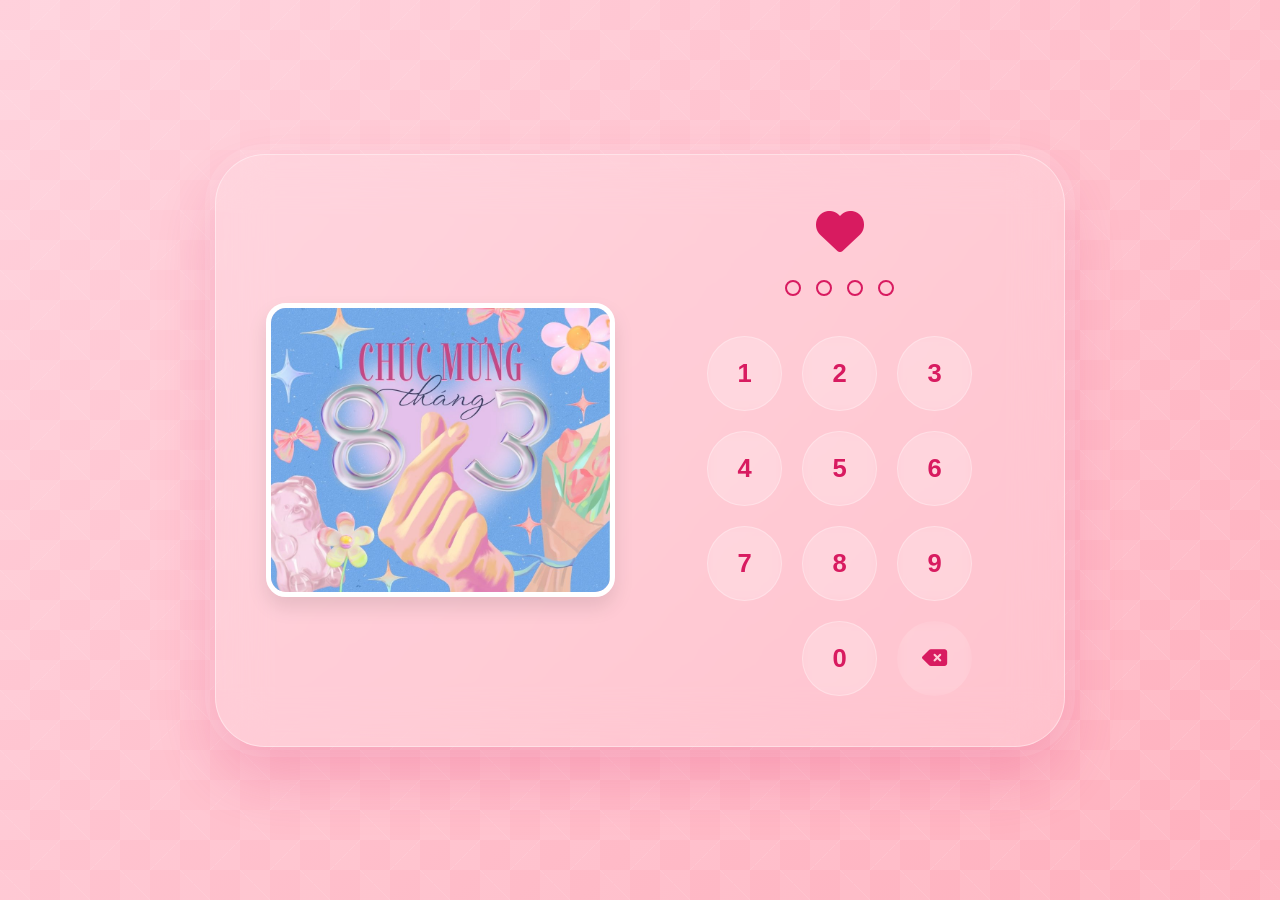
==== commit 3c8d7b8d: "Add files via upload" ====
--- a/index.html
+++ b/index.html
@@ -2,19 +2,22 @@
 <html lang="en">
 
 <head>
-<meta charset="UTF-8" />
-<meta name="viewport" content="width=device-width, initial-scale=1.0" />
-
-<title>Chúc Chị Cúc 8/3 vui vẻ</title>
-
-<meta property="og:title" content="Chúc Chị Cúc 8/3 vui vẻ ❤️">
-<meta property="og:description" content="Một món quà nhỏ em chuẩn bị cho chị">
-<meta property="og:image" content="https://i.postimg.cc/G3ypz6VV/Chungimage.png">
-<meta property="og:url" content="https://happy-8-3-chi.vercel.app">
-<meta property="og:type" content="website">
-
-<link rel="icon" type="image/png" href="https://i.postimg.cc/G3ypz6VV/Chungimage.png" />
-<link rel="stylesheet" href="style/style.css" />
+  <meta property="og:title" content="Chúc Chị Cúc 8/3 vui vẻ ❤️">
+  <meta property="og:description" content="Một món quà nhỏ em chuẩn bị cho chị">
+  <meta property="og:image" content="https://i.postimg.cc/G3ypz6VY/Chungimage.png">
+  <meta property="og:url" content="https://happy-8-3-chi.vercel.app">
+  <meta property="og:type" content="website">
+  <meta charset="UTF-8" />
+  <meta name="viewport" content="width=device-width, initial-scale=1.0" />
+  <title>Chúc Chị Cúc 8/3 vui vẻ</title>
+  <link rel="icon" type="image/png" href="https://i.postimg.cc/G3ypz6VY/Chungimage.png" />
+  <link rel="preconnect" href="https://fonts.googleapis.com" />
+  <link rel="preconnect" href="https://fonts.gstatic.com" crossorigin />
+  <link
+    href="https://fonts.googleapis.com/css2?family=Dancing+Script:wght@400..700&family=Playfair+Display:ital,wght@0,400..900;1,400..900&display=swap"
+    rel="stylesheet" />
+  <link rel="stylesheet" href="https://cdnjs.cloudflare.com/ajax/libs/font-awesome/6.5.1/css/all.min.css" />
+  <link rel="stylesheet" href="style/style.css" />
 </head>
 
 <body>
